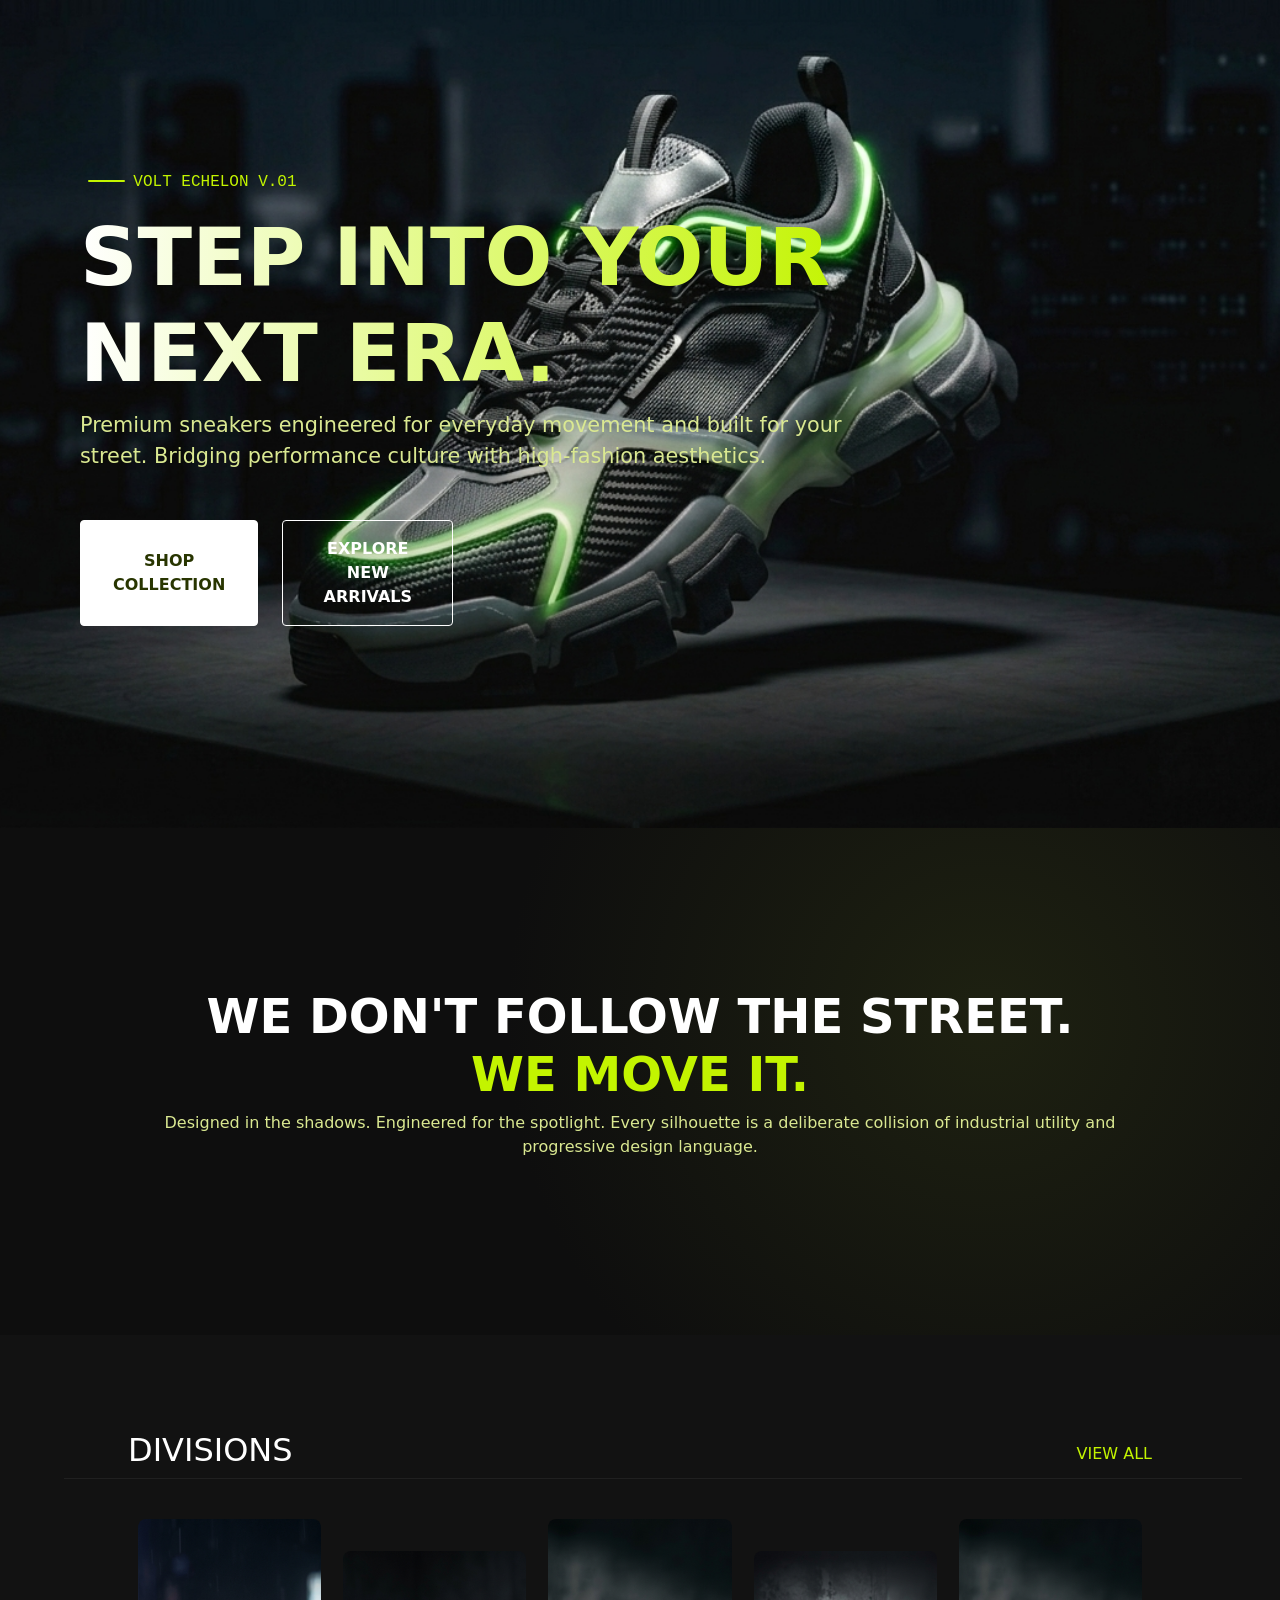
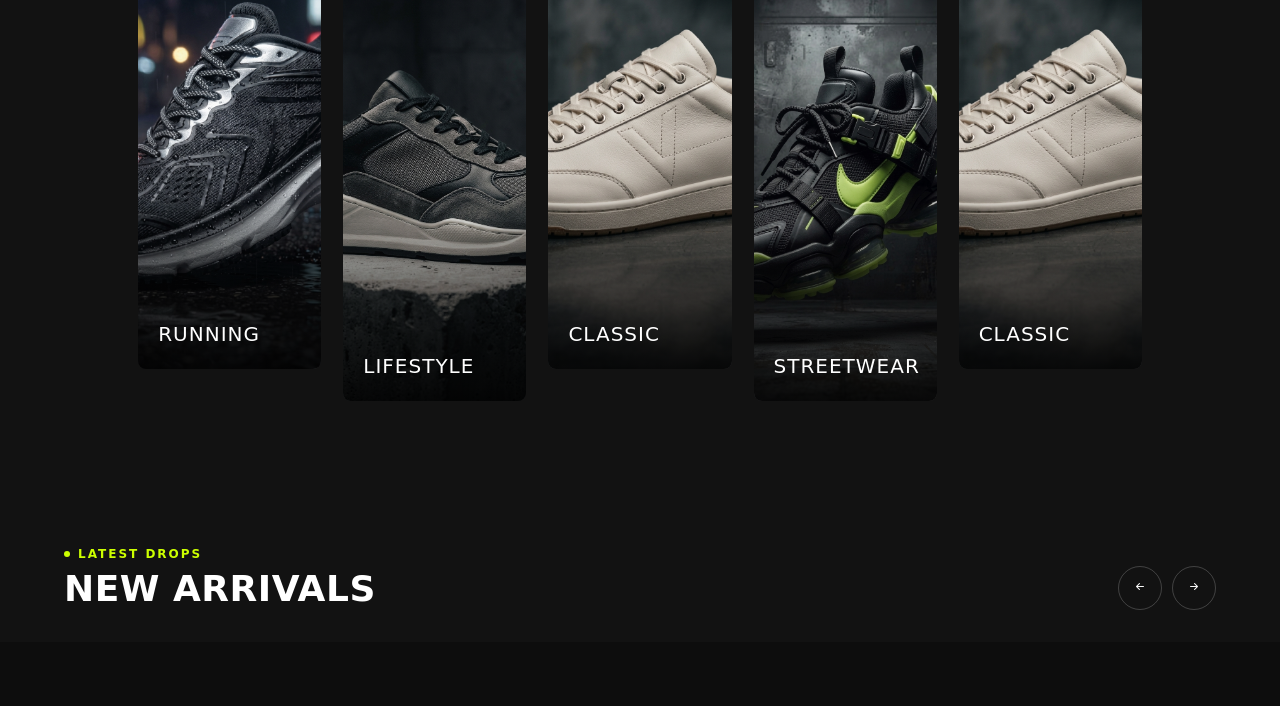
==== pages/index.html @ b00f91be "updating file structure" ====
<!DOCTYPE html>
<html lang="en">

<head>
    <meta charset="UTF-8">
    <meta name="viewport" content="width=device-width, initial-scale=1.0">
    <meta name="description" content="Shop premium sneakers at VOLT — a modern streetwear store with smart search,\
        filters, and an interactive shopping cart.">
    <meta name="author" content="Zeyad Amin">
    <link href="https://cdn.jsdelivr.net/npm/bootstrap@5.3.8/dist/css/bootstrap.min.css" rel="stylesheet">
    <link rel="stylesheet" href="https://cdn.jsdelivr.net/npm/bootstrap-icons@1.13.1/font/bootstrap-icons.min.css">
    <link rel="stylesheet" href="../css/global.css">
    <link rel="stylesheet" href="../css/components/navbar.css">
    <link rel="stylesheet" href="../css/pages/home.css">
    <link rel="stylesheet" href="../css/components/footer.css">
    <title>VOLT — Premium Sneakers</title>
</head>

<body>
    <div id="navbar"></div>

    <main>
        <!-- hero section -->
        <section id="hero">
            <div id="hero-content" class="col-lg-4 col-md-6 col-sm-12 text-center text-lg-start">
                <div class="eyebrow">
                    <span></span>
                    <p>VOLT ECHELON V.01</p>
                </div>
                <h1>
                    STEP INTO YOUR NEXT
                    ERA.
                </h1>
                <p>Premium sneakers engineered for everyday movement and built for
                    your street. Bridging performance culture with high-fashion
                    aesthetics.</p>
                <div id="hero-btns">
                    <button class="btn btn-secondary shop-collection">SHOP COLLECTION</button>
                    <button class="btn btn-outline-secondary explore">EXPLORE NEW ARRIVALS</button>
                </div>
            </div>
        </section>
        <!-- brand statement -->
        <section class="brand-statement">
            <h1>WE DON'T FOLLOW THE STREET. <br>
                <span>WE MOVE IT.</span>
            </h1>
            <p>Designed in the shadows. Engineered for the spotlight. Every silhouette is a deliberate
                collision of industrial utility and progressive design language.</p>
        </section>
        <section class="divisions">
            <!-- Section Header -->
            <div class="section-header-top">
                <h2>DIVISIONS</h2>
                <a href="shop.html">VIEW ALL</a>
            </div>

            <hr>
            <div class="divisions-grid">
                <a href="shop.html" class="division-card">
                    <img src="../assets/images/categories/Gemini_Generated_Image_m293fam293fam293.jpeg" alt="Running">
                    <span>RUNNING</span>
                </a>
                <a href="shop.html" class="division-card">
                    <img src="../assets/images/categories/Gemini_Generated_Image_jv0uafjv0uafjv0u.jpeg" alt="Lifestyle">
                    <span>LIFESTYLE</span>
                </a>
                <a href="shop.html" class="division-card">
                    <img src="../assets/images/categories/Gemini_Generated_Image_lqr2qylqr2qylqr2.jpeg" alt="Classic">
                    <span>CLASSIC</span>
                </a>
                <a href="shop.html" class="division-card">
                    <img src="../assets/images/categories/Gemini_Generated_Image_qt5bhfqt5bhfqt5b.jpeg" alt="Streetwear">
                    <span>STREETWEAR</span>
                </a>
                <a href="shop.html" class="division-card">
                    <img src="../assets/images/categories/Gemini_Generated_Image_lqr2qylqr2qylqr2.jpeg" alt="Classic">
                    <span>CLASSIC</span>
                </a>
            </div>
        </section>
        <section class="new-arrivals">
            <div class="section-header">
                <div class="section-label">
                    <span class="new-arrivals-dot"></span>
                    <span>LATEST DROPS</span>
                </div>
                <h1>NEW ARRIVALS</h1>
            </div>

            <div class="carousel-controls">
                <button type="button" aria-label="Previous slide">
                    <i class="bi bi-arrow-left-short"></i>
                </button>
                <button type="button" aria-label="Next slide">
                    <i class="bi bi-arrow-right-short"></i>
                </button>
            </div>
        </section>
    </main>


    <footer></footer>
    <script src="../js/main.js" type="module"></script>
</body>

</html>
---- css/global.css ----
body{
    font-size: 16px;
}

body::selection{
    background-color: #ff55006e;
}
---- css/components/navbar.css ----
header {
    display: flex;
    align-items: center;
    justify-content: space-between;
    background-color: #121212;
    padding: 1rem 5rem;
    font-family: Arial, sans-serif;
    color: #FFFFFF;
    position: sticky;
    border-bottom: 1px solid #1d1d1d; 
}

/* Logo Section */
header .logo {
    display: flex;
    align-items: center;
    gap: 12px;
    font-size: 2rem;
    font-weight: 800;
    letter-spacing: 1px;
    text-transform: uppercase;
    color: #FFFFFF;
}

/* Navigation Menu */
header nav ul {
    display: flex;
    list-style: none;
    gap: 30px;
    margin: 0;
    padding: 0;
}

header nav ul li a {
    text-decoration: none;
    color: #B3B3B3;
    font-size: 1rem;
    font-weight: 500;
    letter-spacing: 1.5px;
    padding-bottom: 6px;
}

header nav ul li a:hover {
    color: #FFFFFF;
}


#actions {
    display: flex;
    align-items: center;
    gap: 20px;
}

#actions div {
    display: flex;
    align-items: center;
    justify-content: center;
    cursor: pointer;
}

#actions img {
    width: 20px;
    height: 20px;
    filter: brightness(0) invert(1);
}

/* أيقونة البروفايل (دائرة بيضاء خلف الأيقونة) */
#actions div:last-child {
    background-color: #FFFFFF;
    width: 32px;
    height: 32px;
    border-radius: 50%;
}

#actions div:last-child img {
    width: 16px;
    height: 16px;
    filter: none; 
}
---- css/pages/home.css ----
/* ==================== HERO SECTION ==================== */
#hero {
    padding: 5rem;
    background-image: url("../../assets/images/hero/Gemini_Generated_Image_7up79b7up79b7up7.jpeg");
    background-color: black;
    background-size: cover;
    background-position: center;
    background-repeat: no-repeat;
    height: 92vh;
    display: flex;
    align-items: center;
}

#hero h1 {
    font-size: 5rem;
    font-weight: 900;
    width: 60vw;
    background-image: linear-gradient(to right, #fff, #c3f400);
    -webkit-background-clip: text;
    background-clip: text;
    color: transparent;
}

#hero p {
    font-size: 1.3rem;
    width: 60vw;
    color: #dae891;
    font-weight: 400;
}

.eyebrow {
    display: flex;
    align-items: center;
    justify-content: center;
}

.eyebrow span {
    width: 7vw;
    height: 2px;
    border-radius: 1rem;
    background-color: #c3f400;
    margin: .5rem;
    position: relative;
    bottom: 1vh;
}

.eyebrow p {
    font-weight: 500 !important;
    color: #c3f400 !important;
    font-family: monospace !important;
    font-size: 1rem !important;
}

#hero-btns {
    padding: 2rem 0;
    display: flex;
    width: fit-content;
}

.btn {
    padding: 1rem 2rem;
    border-radius: 4px;
    border: #fff solid 1px;
    color: white;
    font-weight: 600;
}

.shop-collection {
    color: #283500;
    background-color: white;
    margin-right: 1.5rem;
}

/* ==================== BRAND STATEMENT ==================== */
.brand-statement {
    text-align: center;
    padding: 10rem;
    background-image: radial-gradient(circle 30rem at 77% 38%, #1e2111, #0E0E0E);
    color: #fff;
}

.brand-statement h1 {
    font-weight: 700;
    font-size: 3rem;
}

.brand-statement span {
    color: #c3f400;
}

.brand-statement p {
    color: #dae891;
}

/* ==================== DIVISIONS SECTION ==================== */
.divisions {
    background-color: #121212;
    padding: 2rem 4rem 4rem;
}

hr {
    border: none;
    border-top: 1px solid #ffffff3a;
    width: 92vw;
    display: block;
    margin: 0 auto 1.5rem;
    height: 0;
    background: transparent;
}

.divisions .section-header-top {
    display: flex;
    justify-content: space-between;
    align-items: center;
    padding: 4rem 4rem 0;
}

.divisions .section-header-top h2 {
    font-size: 2rem;
    font-weight: 400;
    color: white;
}

.divisions .section-header-top a {
    text-decoration: none;
    color: #c3f400;
}

.divisions-grid {
    display: grid;
    grid-template-columns: repeat(5, 1fr);
    gap: 0.1rem;
    padding: 2rem 4rem 4rem 4rem;
    justify-items: center;
}

.division-card {
    position: relative;
    display: block;
    width: 90%;
    height: 450px;
    aspect-ratio: 3 / 4;
    border-radius: 8px;
    overflow: hidden;
    text-decoration: none;
}

.division-card:nth-child(odd) {
    position: relative;
    bottom: 1rem;
}

.division-card:nth-child(even) {
    position: relative;
    top: 1rem;
}

.division-card img {
    width: 100%;
    height: 100%;
    object-fit: cover;
    display: block;
    transition: transform 0.3s ease;
}

.division-card::after {
    content: '';
    position: absolute;
    inset: 0;
    background: linear-gradient(to top, rgba(0, 0, 0, 0.85) 0%, rgba(0, 0, 0, 0) 40%);
    pointer-events: none;
}

.division-card span {
    position: absolute;
    bottom: 20px;
    left: 20px;
    z-index: 1;
    color: #ffffff;
    font-family: system-ui, -apple-system, BlinkMacSystemFont, 'Segoe UI', Roboto, sans-serif;
    font-size: 1.25rem;
    font-weight: 500;
    letter-spacing: 1px;
    text-transform: uppercase;
}

.division-card:hover img {
    transform: scale(1.03);
}

/* ==================== NEW ARRIVALS SECTION ==================== */
.new-arrivals {
    display: flex;
    justify-content: space-between;
    align-items: flex-end;
    padding: 2rem 4rem;
    background-color: #121212;
    color: #ffffff;
    font-family: system-ui, -apple-system, BlinkMacSystemFont, 'Segoe UI', Roboto, sans-serif;
}

.new-arrivals .section-header {
    display: flex;
    flex-direction: column;
    align-items: flex-start;
    gap: 0.25rem;
}

.new-arrivals .section-label {
    display: flex;
    align-items: center;
    gap: 8px;
    color: #ccff00;
    font-size: 0.75rem;
    font-weight: 700;
    letter-spacing: 2px;
    text-transform: uppercase;
}

.new-arrivals .new-arrivals-dot {
    width: 6px;
    height: 6px;
    background-color: #ccff00;
    border-radius: 50%;
    flex-shrink: 0;
}

.new-arrivals .section-header h1 {
    margin: 0;
    font-size: 2.25rem;
    font-weight: 800;
    letter-spacing: 0.5px;
    text-transform: uppercase;
    color: #ffffff;
}

.carousel-controls {
    display: flex;
    gap: 10px;
}

.carousel-controls button {
    width: 44px;
    height: 44px;
    border-radius: 50%;
    border: 1px solid rgba(255, 255, 255, 0.2);
    background-color: transparent;
    color: #ffffff;
    display: flex;
    align-items: center;
    justify-content: center;
    cursor: pointer;
    transition: all 0.2s ease;
}

.carousel-controls button:hover {
    border-color: #ffffff;
    background-color: rgba(255, 255, 255, 0.1);
}
---- css/components/footer.css ----
footer {
    background-color: #0d0d0d;
    color: #a1a1a1;
    padding: 2rem;
    /* font-family: system-ui, -apple-system, BlinkMacSystemFont, 'Segoe UI', Roboto, sans-serif; */
    display: flex;
    flex-wrap: wrap;
    justify-content: space-around;
}

/* Footer Main Layout */
.footer-column {
    flex: 1;
    min-width: 160px;
}

.footer-column:first-child {
    flex: 2;
    max-width: 320px;
    margin-right: 5rem;
}

/* Typography & Headers */
.footer-column h2 {
    color: #ffffff;
    font-weight: 800;
    letter-spacing: 1.5px;
    margin-bottom: 1rem;
    text-transform: uppercase;
    font-size: 1.5rem;
}

.footer-column h3 {
    color: #ffffff;
    font-size: 0.85rem;
    font-weight: 700;
    letter-spacing: 2px;
    margin-bottom: 1.25rem;
    text-transform: uppercase;
}

.footer-column p {
    font-size: 0.9rem;
    line-height: 1.6;
    color: #888888;
    margin-bottom: 1.5rem;
}

/* Navigation Lists */
.footer-column ul {
    list-style: none;
    padding: 0;
    margin: 0;
}

.footer-column ul li {
    margin-bottom: 0.75rem;
    font-size: 0.9rem;
    color: #a1a1a1;
    cursor: pointer;
    transition: color 0.2s ease;
}

.footer-column ul li:hover {
    color: #ffffff;
}

/* Social Icons */
.footer-socials {
    display: flex;
    gap: 1rem;
    align-items: center;
}

.footer-socials a img {
    width: 20px;
    height: 20px;
    filter: opacity(0.7);
    transition: filter 0.2s ease;
}

.footer-socials a:hover img {
    filter: opacity(1) brightness(1.2);
}

/* Newsletter Input Box */
.footer-column form {
    display: flex;
    background-color: #1a1a1a;
    border-radius: 8px;
    padding: 4px;
    border: 1px solid rgba(255, 255, 255, 0.08);
    max-width: 280px;
}

.footer-column input[type="email"] {
    background: transparent;
    border: none;
    outline: none;
    color: #ffffff;
    padding: 0.6rem 0.8rem;
    font-size: 0.85rem;
    width: 100%;
}

.footer-column input[type="email"]::placeholder {
    color: #555555;
}

.footer-column button[type="submit"] {
    background-color: #ffffff;
    color: #000000;
    border: none;
    border-radius: 6px;
    padding: 0.6rem 1.2rem;
    font-weight: 700;
    font-size: 0.75rem;
    letter-spacing: 1px;
    cursor: pointer;
    transition: background-color 0.2s ease;
}

.footer-column button[type="submit"]:hover {
    background-color: #ccff00;
}

/* Divider Line */
footer hr {
    all: unset;
    width: 100%;
    height: 1px;
    background-color: rgba(255, 255, 255, 0.08);
    margin: 2.5rem 0 1.5rem 0;
}

/* Footer Bottom Section */
.footer-bottom {
    width: 100%;
    display: flex;
    justify-content: space-between;
    align-items: center;
    font-size: 0.75rem;
    letter-spacing: 1px;
    color: #666666;
}

.footer-bottom code {
    font-family: inherit;
    background: transparent;
    color: inherit;
}

.footer-legal {
    display: flex;
    gap: 1.5rem;
}

.footer-legal a {
    color: #666666;
    text-decoration: none;
    font-weight: 600;
    transition: color 0.2s ease;
}

.footer-legal a:hover {
    color: #ffffff;
}
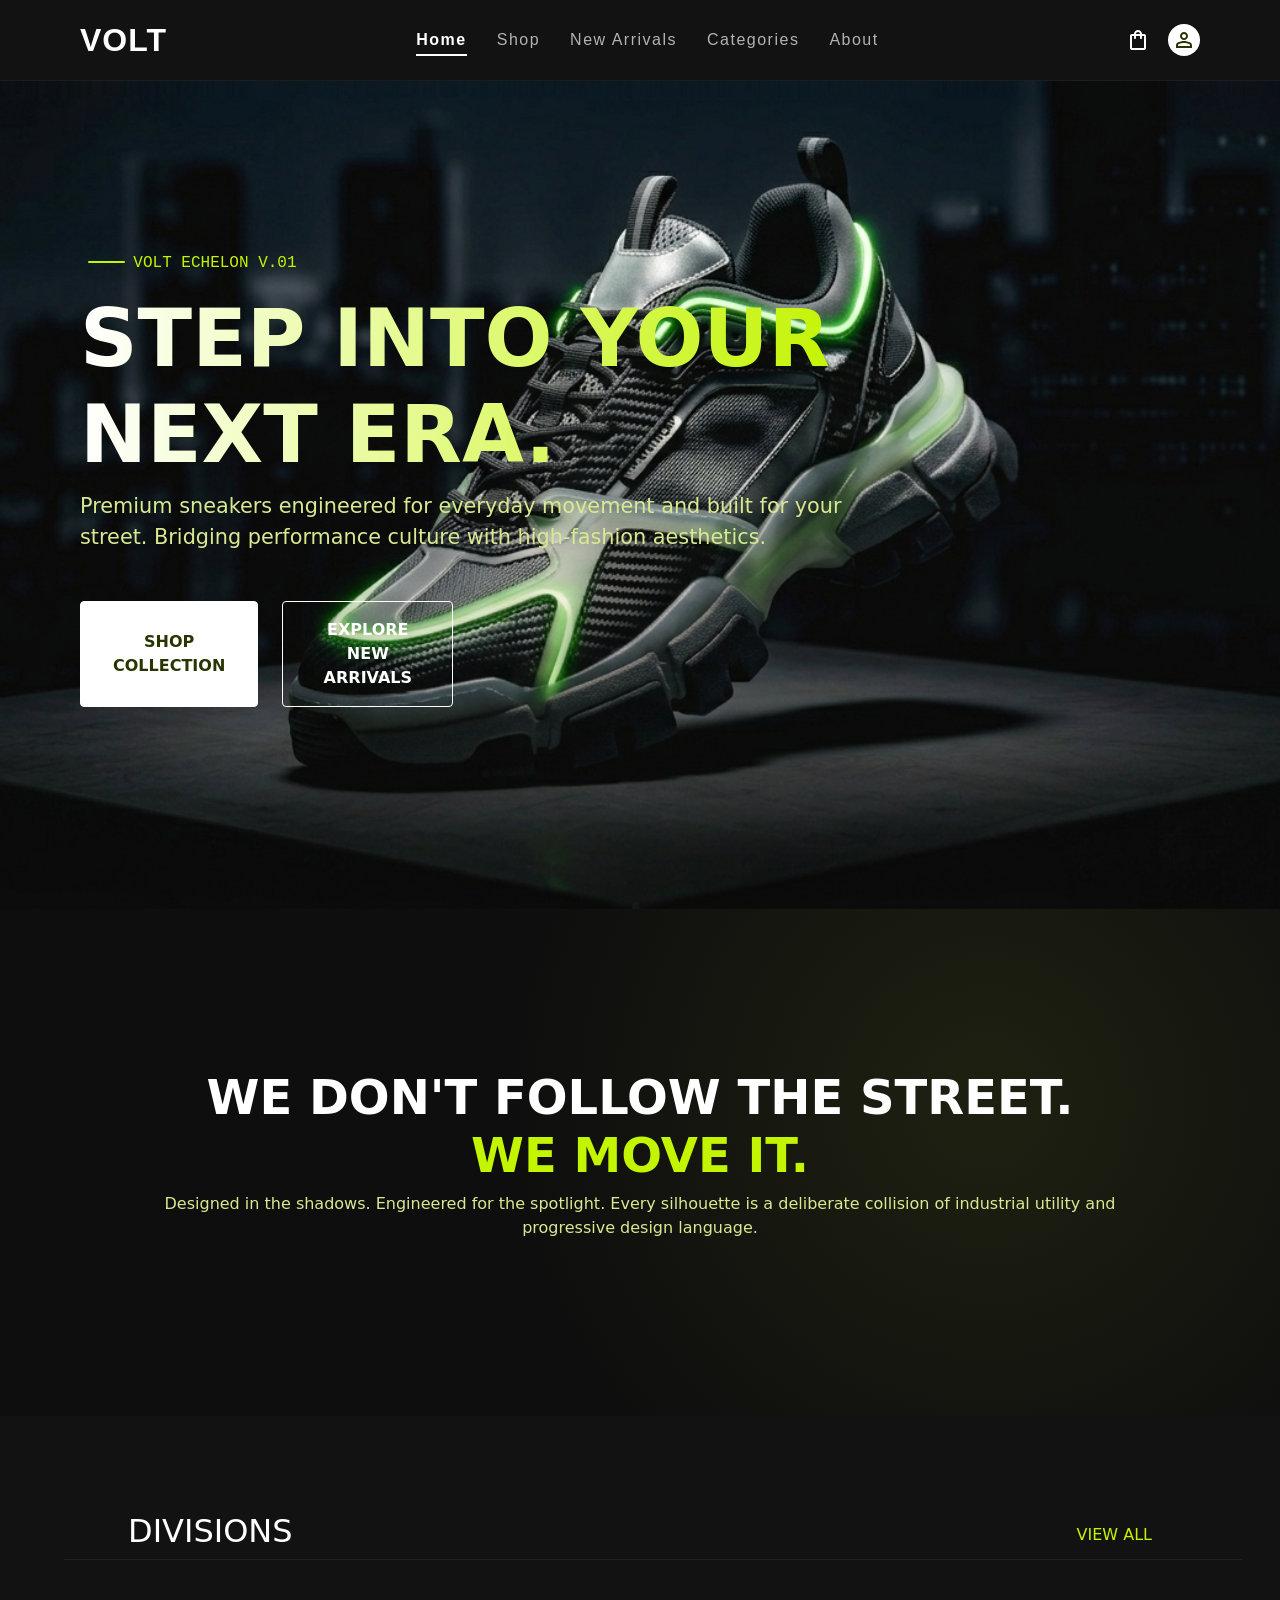
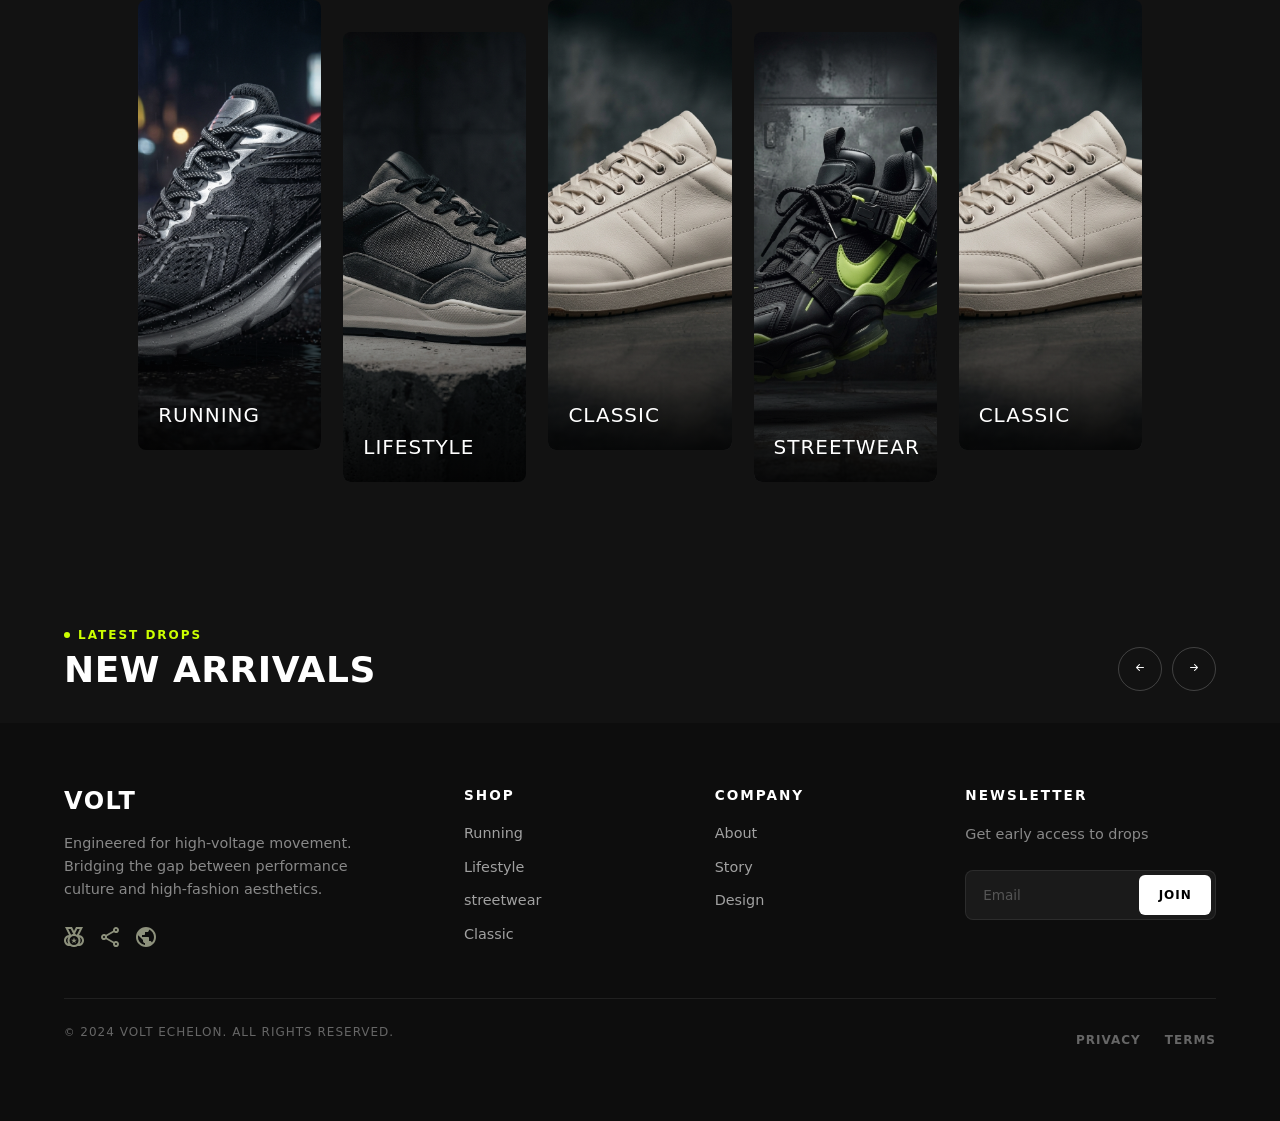
==== commit b34fe360: "fixing navbar bug" ====
--- a/pages/index.html
+++ b/pages/index.html
@@ -101,7 +101,7 @@
 
 
     <footer></footer>
-    <script src="../js/main.js" type="module"></script>
+    <script src="../js/index.js" type="module"></script>
 </body>
 
 </html>
--- a/css/components/navbar.css
+++ b/css/components/navbar.css
@@ -31,7 +31,7 @@
     padding: 0;
 }
 
-header nav ul li a {
+li a {
     text-decoration: none;
     color: #B3B3B3;
     font-size: 1rem;
@@ -40,10 +40,15 @@
     padding-bottom: 6px;
 }
 
-header nav ul li a:hover {
+li a:hover {
     color: #FFFFFF;
 }
 
+li a.active {
+    border-bottom: 2px solid white;
+    color: white;
+    font-weight: bold;
+}
 
 #actions {
     display: flex;
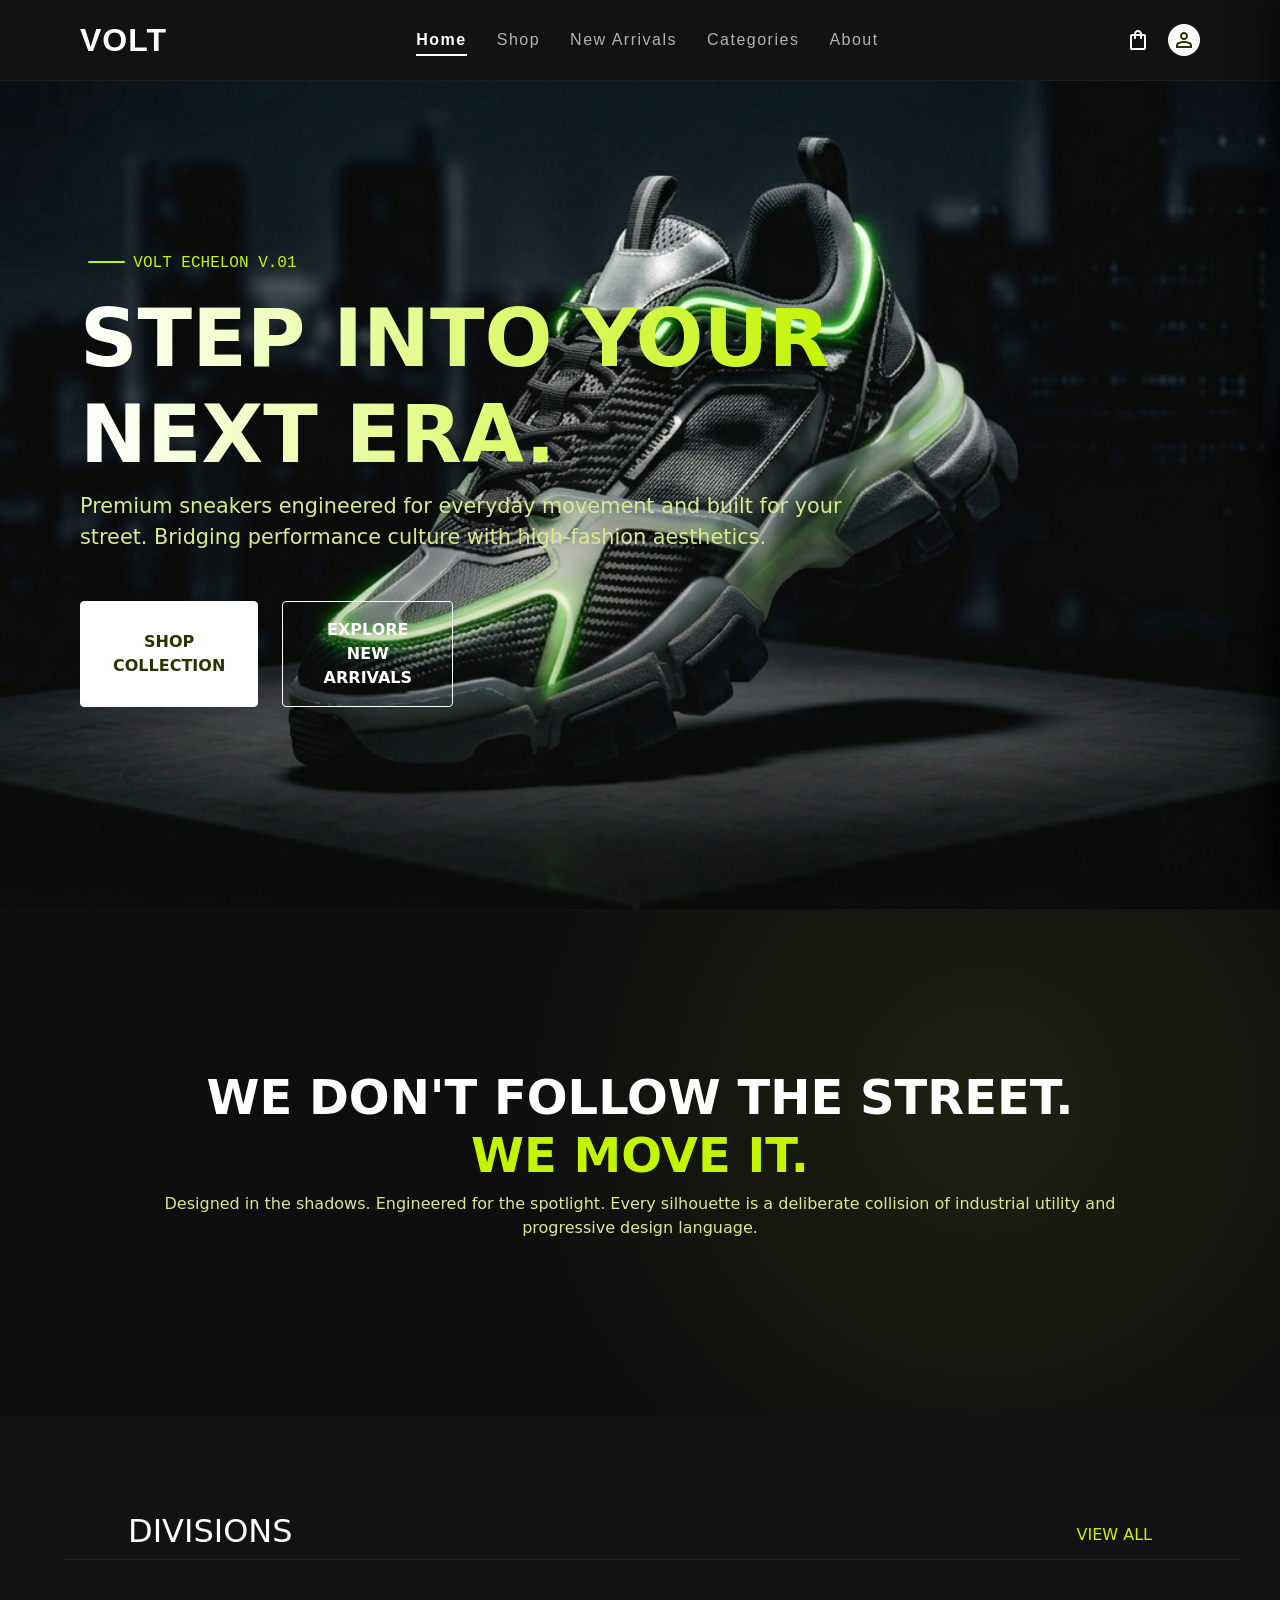
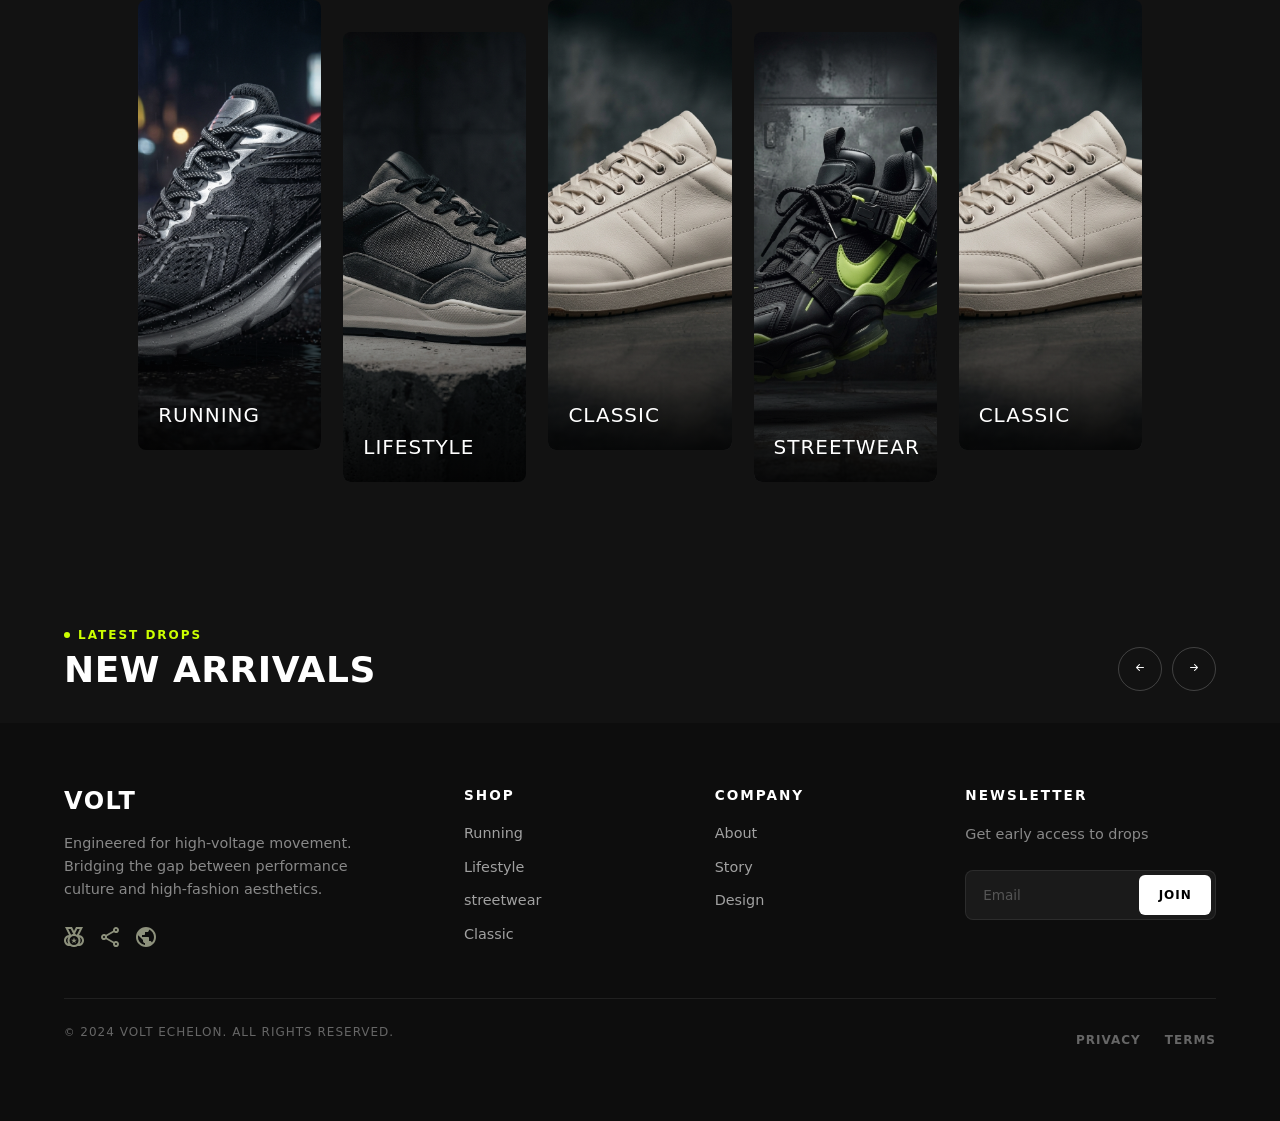
==== commit caf01c33: "fe 8alta" ====
--- a/pages/index.html
+++ b/pages/index.html
@@ -11,6 +11,7 @@
     <link rel="stylesheet" href="https://cdn.jsdelivr.net/npm/bootstrap-icons@1.13.1/font/bootstrap-icons.min.css">
     <link rel="stylesheet" href="../css/global.css">
     <link rel="stylesheet" href="../css/components/navbar.css">
+    <link rel="stylesheet" href="../css/components/cart.css">
     <link rel="stylesheet" href="../css/pages/home.css">
     <link rel="stylesheet" href="../css/components/footer.css">
     <title>VOLT — Premium Sneakers</title>
@@ -18,9 +19,8 @@
 
 <body>
     <div id="navbar"></div>
-
+    <div id="cart"></div>
     <main>
-        <!-- hero section -->
         <section id="hero">
             <div id="hero-content" class="col-lg-4 col-md-6 col-sm-12 text-center text-lg-start">
                 <div class="eyebrow">
@@ -102,6 +102,7 @@
 
     <footer></footer>
     <script src="../js/index.js" type="module"></script>
+    <script src="../js/cart.js"></script>
 </body>
 
 </html>
--- a/css/components/cart.css
+++ b/css/components/cart.css
@@ -0,0 +1,264 @@
+/* Reset basics for the cart */
+#cart, #cart * {
+    box-sizing: border-box;
+    font-family: 'Helvetica Neue', Helvetica, Arial, sans-serif;
+}
+
+/* --- Main Cart Container --- */
+#cart {
+    position: fixed;
+    top: 0;
+    right: 0;
+    width: 100%;
+    max-width: 400px;
+    height: 100vh;
+    background-color: #0f0f0f; /* Deep dark grey/black */
+    color: #ffffff;
+    display: flex;
+    flex-direction: column;
+    box-shadow: -10px 0 30px rgba(0, 0, 0, 0.7);
+    z-index: 9999;
+    
+    /* Sliding animation logic */
+    transform: translateX(100%);
+    transition: transform 0.4s cubic-bezier(0.25, 1, 0.5, 1);
+}
+
+/* Add this class via JavaScript to slide the cart in */
+#cart.active {
+    transform: translateX(0);
+}
+#cart.hidden{
+    background-color: transparent;
+}
+/* --- Upper Section (Header) --- */
+.upper-section {
+    display: flex;
+    justify-content: space-between;
+    align-items: center;
+    padding: 24px;
+    border-bottom: 1px solid #262626;
+}
+
+.upper-section h2 {
+    font-size: 14px;
+    font-weight: 700;
+    letter-spacing: 1px;
+    color: #ccff00; /* Neon green */
+    margin: 0;
+    text-transform: uppercase;
+}
+
+.x-button {
+    cursor: pointer;
+    display: flex;
+    align-items: center;
+    justify-content: center;
+    padding: 4px;
+}
+
+.x-button img {
+    width: 16px;
+    height: 16px;
+    /* If your SVG is black, this filter makes it white. 
+       Remove this line if your SVG is already white. */
+    filter: invert(1); 
+    transition: opacity 0.2s ease;
+}
+
+.x-button:hover img {
+    opacity: 0.6;
+}
+
+/* --- Purchases Section (Scrollable Area) --- */
+.Purchases {
+    flex-grow: 1;
+    overflow-y: auto;
+    padding: 24px;
+    display: flex;
+    flex-direction: column;
+    gap: 20px; /* Space between items */
+}
+
+/* Custom scrollbar for a cleaner look */
+.Purchases::-webkit-scrollbar {
+    width: 5px;
+}
+.Purchases::-webkit-scrollbar-track {
+    background: #0f0f0f;
+}
+.Purchases::-webkit-scrollbar-thumb {
+    background: #333333;
+    border-radius: 10px;
+}
+
+/* --- Cart Item Structure (Add this HTML inside .Purchases) --- */
+.cart-item {
+    display: flex;
+    gap: 16px;
+    padding-bottom: 20px;
+    border-bottom: 1px solid #262626;
+    position: relative;
+}
+
+/* Remove border from the last item */
+.cart-item:last-child {
+    border-bottom: none;
+    padding-bottom: 0;
+}
+
+.cart-item img {
+    width: 85px;
+    height: 85px;
+    object-fit: cover;
+    background-color: #1a1a1a;
+    border-radius: 4px;
+}
+
+.item-info {
+    flex-grow: 1;
+    display: flex;
+    flex-direction: column;
+}
+
+.item-title {
+    font-size: 13px;
+    font-weight: 600;
+    margin: 0 0 4px 0;
+    color: #ffffff;
+}
+
+.item-category {
+    font-size: 10px;
+    color: #888888;
+    text-transform: uppercase;
+    margin: 0 0 8px 0;
+    letter-spacing: 0.5px;
+}
+
+.item-price {
+    color: #ccff00; /* Neon green */
+    font-weight: 700;
+    font-size: 14px;
+    margin-bottom: auto;
+}
+
+/* Quantity Selector (- 1 +) */
+.quantity-controls {
+    display: flex;
+    align-items: center;
+    gap: 12px;
+    background-color: #1a1a1a;
+    border: 1px solid #262626;
+    width: fit-content;
+    padding: 4px 12px;
+    border-radius: 4px;
+    margin-top: 10px;
+}
+
+.quantity-controls button {
+    background: none;
+    border: none;
+    color: #888888;
+    cursor: pointer;
+    font-size: 16px;
+    padding: 0;
+    display: flex;
+    align-items: center;
+    transition: color 0.2s;
+}
+
+.quantity-controls button:hover {
+    color: #ffffff;
+}
+
+.quantity-controls span {
+    font-size: 12px;
+    font-weight: 600;
+    color: #ffffff;
+}
+
+/* Delete/Trash Icon */
+.delete-icon {
+    position: absolute;
+    bottom: 20px;
+    right: 0;
+    background: none;
+    border: none;
+    cursor: pointer;
+    color: #444444;
+    padding: 0;
+    transition: color 0.2s;
+}
+
+.delete-icon:hover {
+    color: #ff4d4d; /* Red on hover */
+}
+
+.delete-icon svg {
+    width: 16px;
+    height: 16px;
+}
+
+/* --- Bottom Section (Checkout) --- */
+.bottom-section {
+    padding: 24px;
+    border-top: 1px solid #262626;
+    background-color: #0f0f0f;
+}
+
+.subtotal {
+    display: flex;
+    justify-content: space-between;
+    align-items: flex-end;
+    margin-bottom: 20px;
+}
+
+.subtotal h3 {
+    font-size: 11px;
+    font-weight: 600;
+    letter-spacing: 1px;
+    color: #888888;
+    margin: 0;
+}
+
+.subtotal h2 {
+    font-size: 20px;
+    font-weight: 700;
+    color: #ffffff;
+    margin: 0;
+}
+
+#checkout {
+    width: 100%;
+    background-color: #ccff00; /* Neon green */
+    color: #000000;
+    border: none;
+    padding: 18px 20px;
+    font-size: 14px;
+    font-weight: 700;
+    letter-spacing: 1px;
+    text-transform: uppercase;
+    cursor: pointer;
+    display: flex;
+    justify-content: center;
+    align-items: center;
+    transition: background-color 0.2s ease, transform 0.1s ease;
+}
+
+#checkout:hover {
+    background-color: #b3e600;
+}
+
+#checkout:active {
+    transform: scale(0.98);
+}
+
+.bottom-section p {
+    text-align: center;
+    font-size: 9px;
+    color: #666666;
+    margin: 16px 0 0 0;
+    letter-spacing: 0.5px;
+    text-transform: uppercase;
+}
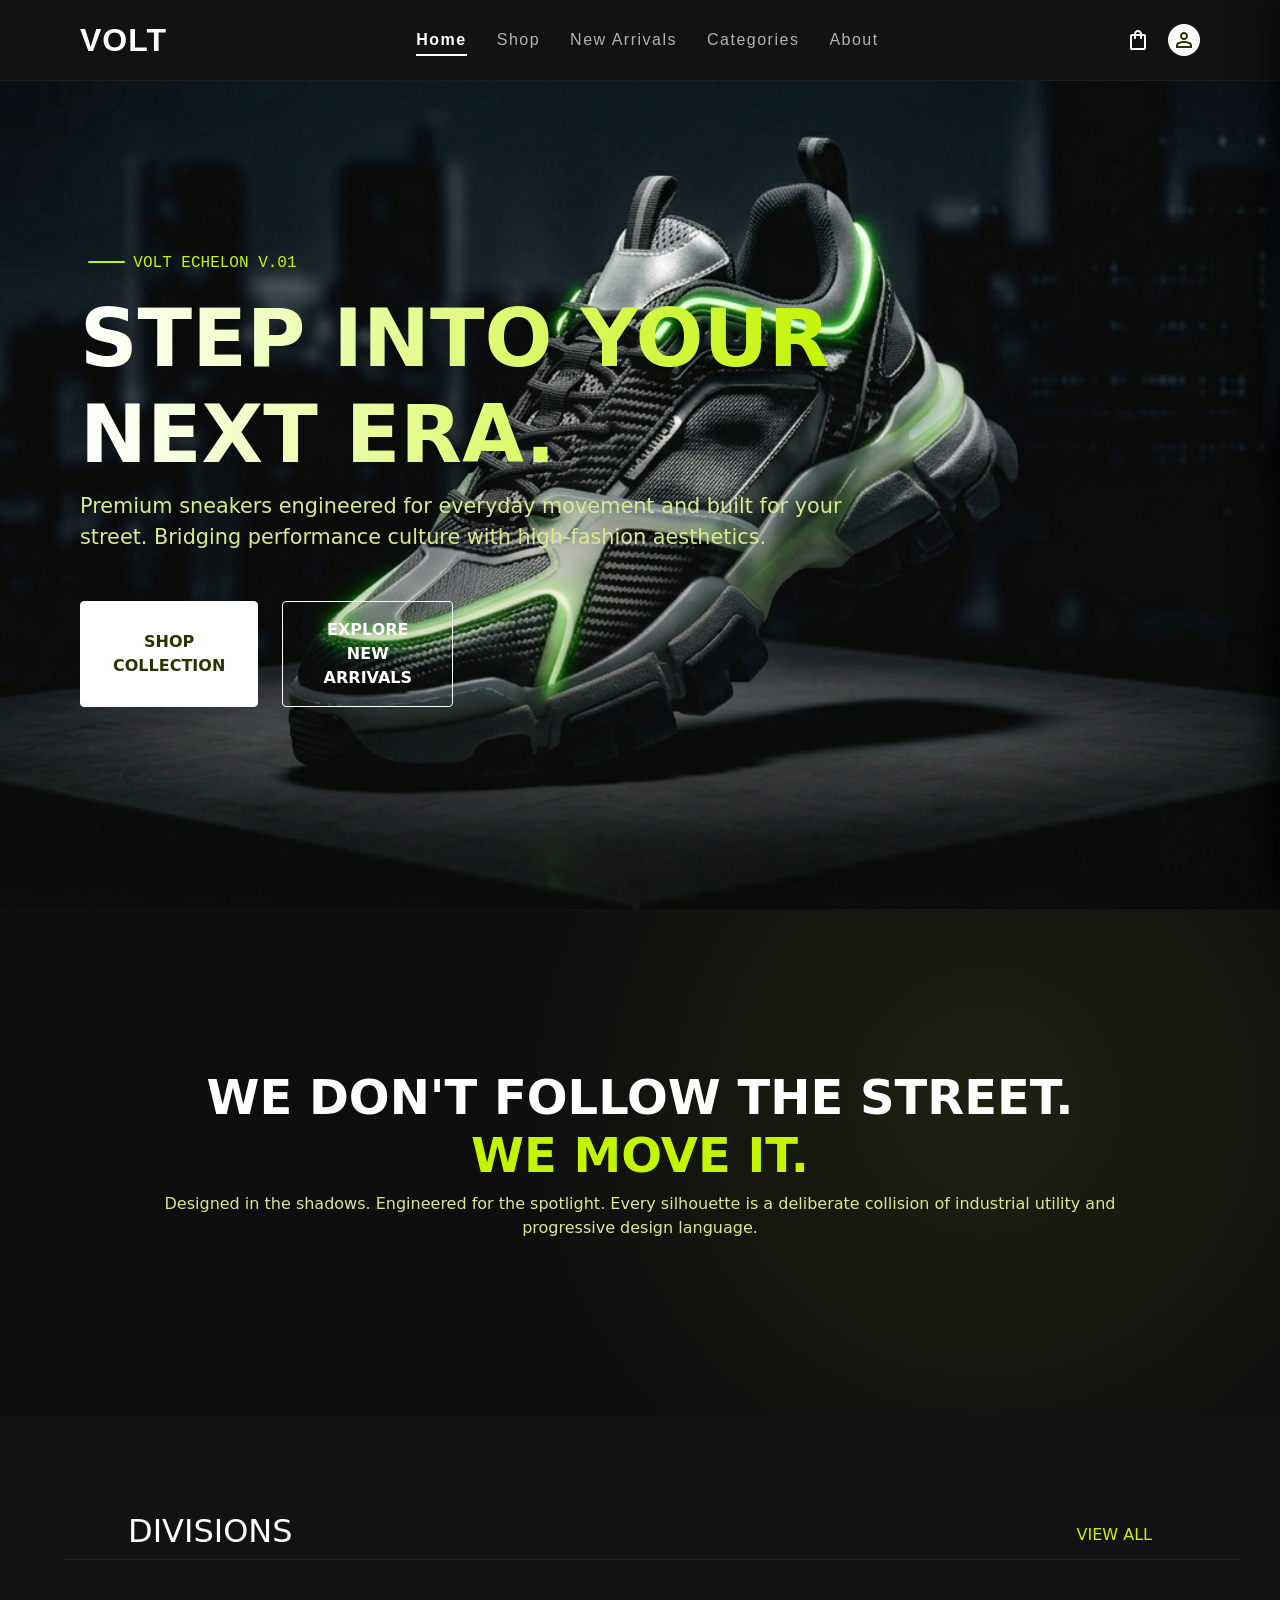
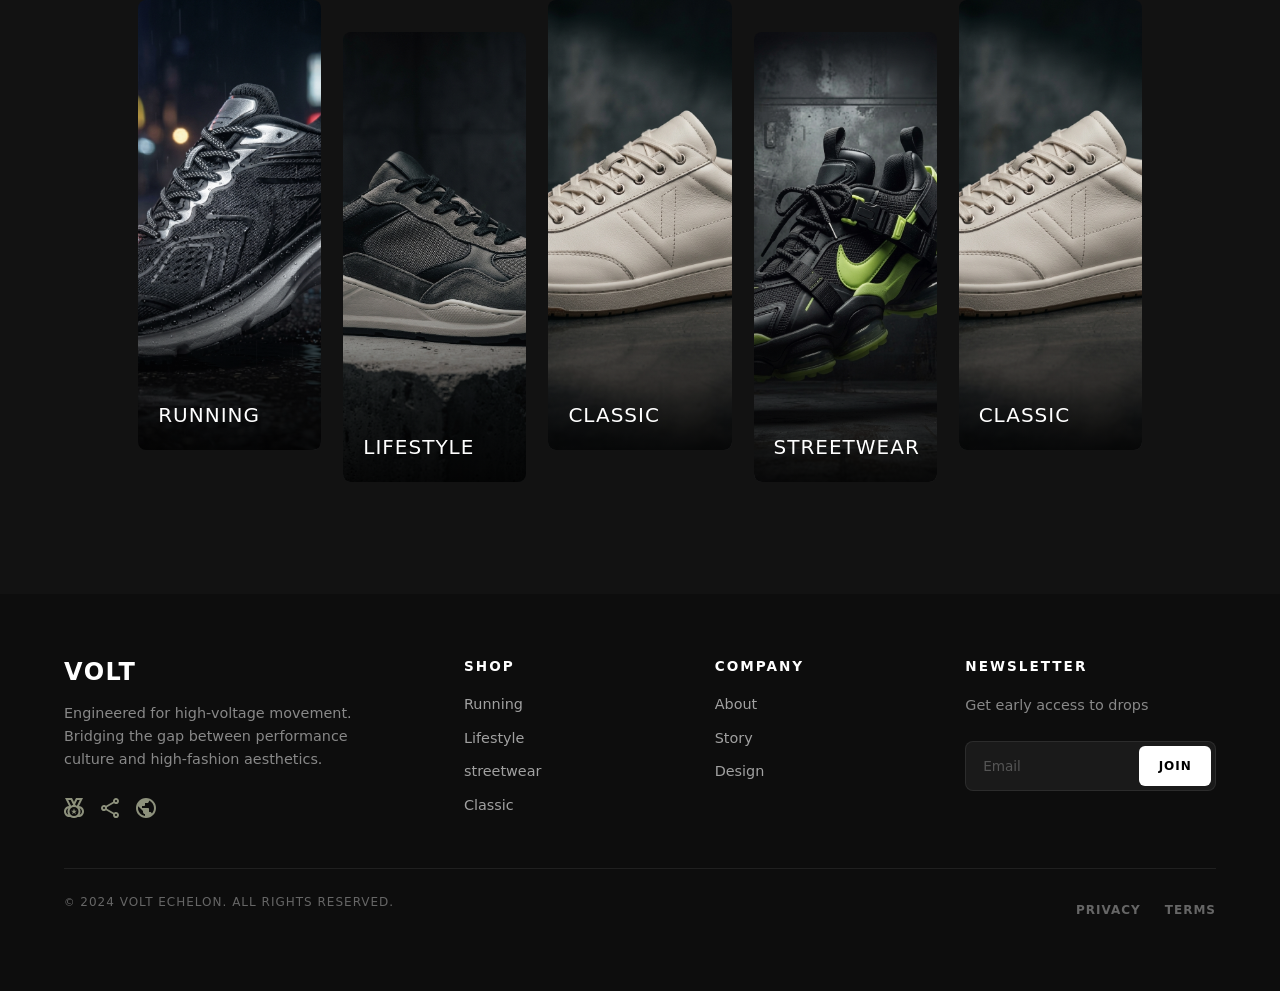
==== commit c8140edb: "finish" ====
--- a/pages/index.html
+++ b/pages/index.html
@@ -19,7 +19,7 @@
 
 <body>
     <div id="navbar"></div>
-    <div id="cart"></div>
+    <div id="cart-container"></div>
     <main>
         <section id="hero">
             <div id="hero-content" class="col-lg-4 col-md-6 col-sm-12 text-center text-lg-start">
@@ -54,7 +54,7 @@
                 <h2>DIVISIONS</h2>
                 <a href="shop.html">VIEW ALL</a>
             </div>
-
+        
             <hr>
             <div class="divisions-grid">
                 <a href="shop.html" class="division-card">
@@ -79,30 +79,13 @@
                 </a>
             </div>
         </section>
-        <section class="new-arrivals">
-            <div class="section-header">
-                <div class="section-label">
-                    <span class="new-arrivals-dot"></span>
-                    <span>LATEST DROPS</span>
-                </div>
-                <h1>NEW ARRIVALS</h1>
-            </div>
-
-            <div class="carousel-controls">
-                <button type="button" aria-label="Previous slide">
-                    <i class="bi bi-arrow-left-short"></i>
-                </button>
-                <button type="button" aria-label="Next slide">
-                    <i class="bi bi-arrow-right-short"></i>
-                </button>
-            </div>
-        </section>
+        
     </main>
 
 
     <footer></footer>
     <script src="../js/index.js" type="module"></script>
-    <script src="../js/cart.js"></script>
+    <script src="../js/components.js" type="module"></script>
 </body>
 
 </html>
--- a/css/components/cart.css
+++ b/css/components/cart.css
@@ -28,9 +28,6 @@
 #cart.active {
     transform: translateX(0);
 }
-#cart.hidden{
-    background-color: transparent;
-}
 /* --- Upper Section (Header) --- */
 .upper-section {
     display: flex;
@@ -38,15 +35,6 @@
     align-items: center;
     padding: 24px;
     border-bottom: 1px solid #262626;
-}
-
-.upper-section h2 {
-    font-size: 14px;
-    font-weight: 700;
-    letter-spacing: 1px;
-    color: #ccff00; /* Neon green */
-    margin: 0;
-    text-transform: uppercase;
 }
 
 .x-button {
@@ -60,8 +48,6 @@
 .x-button img {
     width: 16px;
     height: 16px;
-    /* If your SVG is black, this filter makes it white. 
-       Remove this line if your SVG is already white. */
     filter: invert(1); 
     transition: opacity 0.2s ease;
 }
@@ -113,34 +99,6 @@
     object-fit: cover;
     background-color: #1a1a1a;
     border-radius: 4px;
-}
-
-.item-info {
-    flex-grow: 1;
-    display: flex;
-    flex-direction: column;
-}
-
-.item-title {
-    font-size: 13px;
-    font-weight: 600;
-    margin: 0 0 4px 0;
-    color: #ffffff;
-}
-
-.item-category {
-    font-size: 10px;
-    color: #888888;
-    text-transform: uppercase;
-    margin: 0 0 8px 0;
-    letter-spacing: 0.5px;
-}
-
-.item-price {
-    color: #ccff00; /* Neon green */
-    font-weight: 700;
-    font-size: 14px;
-    margin-bottom: auto;
 }
 
 /* Quantity Selector (- 1 +) */
@@ -176,28 +134,6 @@
     font-size: 12px;
     font-weight: 600;
     color: #ffffff;
-}
-
-/* Delete/Trash Icon */
-.delete-icon {
-    position: absolute;
-    bottom: 20px;
-    right: 0;
-    background: none;
-    border: none;
-    cursor: pointer;
-    color: #444444;
-    padding: 0;
-    transition: color 0.2s;
-}
-
-.delete-icon:hover {
-    color: #ff4d4d; /* Red on hover */
-}
-
-.delete-icon svg {
-    width: 16px;
-    height: 16px;
 }
 
 /* --- Bottom Section (Checkout) --- */
